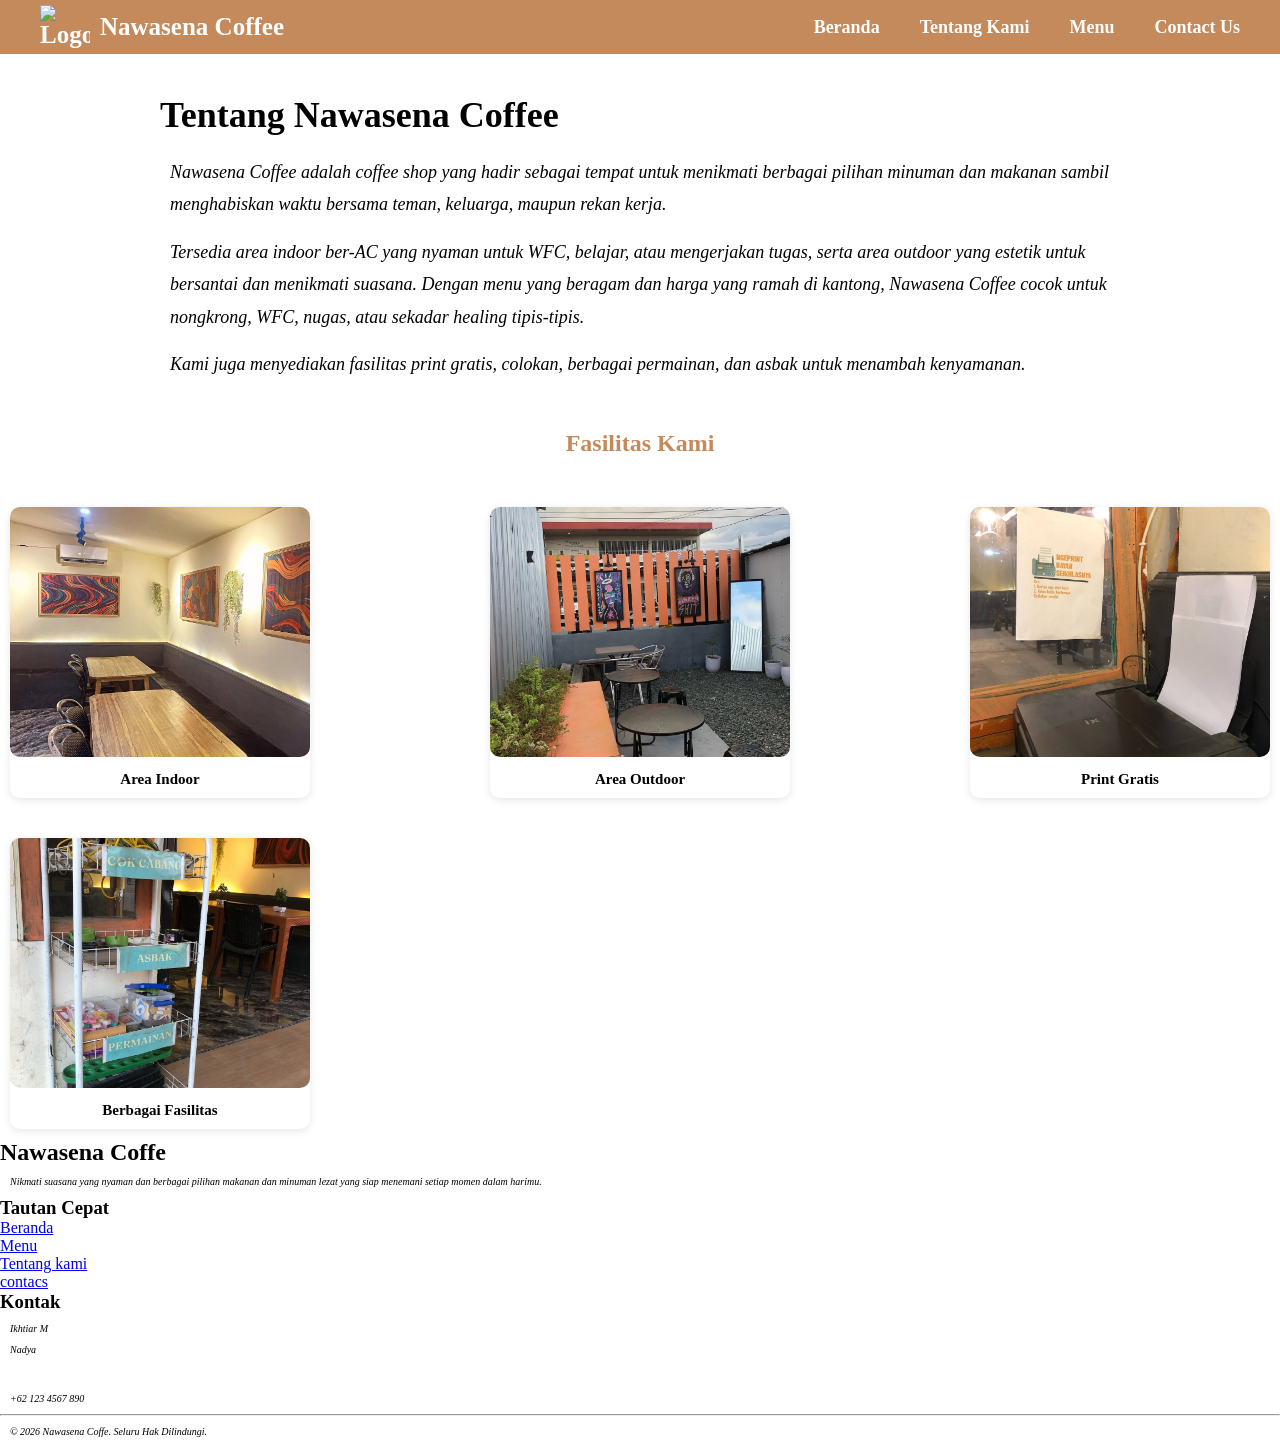
==== about.html @ 91f904d0 "Update about.html" ====
<!DOCTYPE html>
<html lang="en">
<head>
    <meta charset="UTF-8">
    <meta name="viewport" content="width=device-width, initial-scale=1.0">
    <title>Tentang Nawasena Coffee</title>
    <link rel="icon" href="logo.png">
    <link rel="stylesheet" href="style.css">
</head>
<body>
    <nav class="navbar"> 
        <div class="logo"><img src="logo.png" alt="Logo"/>Nawasena Coffee</div>
        <div class="container">
            <ul>
                <li><a href="index.html">Beranda</a></li>
                <li><a href="about.html">Tentang Kami</a></li>
                <li><a href="menu.html">Menu</a></li>
                <li><a href="contac.html">Contact Us</a></li>
            </ul>
        </div>
    </nav>

    <section id="about">
        <div class="tentang-kami">
            <h1>Tentang Nawasena Coffee</h1>
            <p>Nawasena Coffee adalah coffee shop yang hadir sebagai tempat untuk menikmati berbagai pilihan minuman dan makanan sambil menghabiskan waktu bersama teman, keluarga, maupun rekan kerja.</p> 
            <p>Tersedia area indoor ber-AC yang nyaman untuk WFC, belajar, atau mengerjakan tugas, serta area outdoor yang estetik untuk bersantai dan menikmati suasana. Dengan menu yang beragam dan harga yang ramah di kantong, Nawasena Coffee cocok untuk nongkrong, WFC, nugas, atau sekadar healing tipis-tipis.</p>
            <p>Kami juga menyediakan fasilitas print gratis, colokan, berbagai permainan, dan asbak untuk menambah kenyamanan.</p>
        </div>

        <h2 class="judul-about">Fasilitas Kami</h2>
        <div class="about-container">
            <figure>
                <img src="image\indoor.jpeg" alt="Area Indoor">
                <p>Area Indoor</p>
            </figure>

            <figure>
                <img src="image\outdoor.jpeg" alt="Area Outdoor">
                <p>Area Outdoor</p>
            </figure>

            <figure>
                <img src="image\print.jpeg" alt="Print Gratis">
                <p>Print Gratis</p>
            </figure>

            <figure>
                <img src="image\fasilitas.jpeg" alt="Fasilitas">
                <p>Berbagai Fasilitas</p>
            </figure>
        </div> 

    </section>

    <!-- footer -->
    <footer class="footer"> 
        <div class="diatur">
            <div class="Deskripsi">
            <h2>Nawasena Coffe</h2>
            <p>Nikmati suasana yang nyaman dan berbagai pilihan makanan dan minuman lezat yang siap menemani setiap momen dalam harimu.</p>
            </div>
            <div class="navigasi">
            <h3>Tautan Cepat</h3>
            <ul>
                <li><a href="index.html">Beranda</a></li>
                <li><a href="Menu.html">Menu</a></li>
                <li><a href="about.html">Tentang kami</a></li>
                <li><a href="contac.html">contacs</a></li>
            </ul>
            </div>
            <div class="Kontak">
                <h3>Kontak</h3>
                <p>Ikhtiar M</p>
                <p>Nadya</p>
                <br>
                <p>+62 123 4567 890</p>
            </div>
        </div>
        <hr>
        <p>&copy; 2026 Nawasena Coffe. Seluru Hak Dilindungi.</p>
    </footer>
</body>
</html>
---- style.css ----
/* navbar */
*{
    margin: 0;
    padding: 0;
    box-sizing: border-box;
}

.navbar{
    position: sticky;
    top: 0;
    left: 0;
    width: 100%;
    display: flex;
    justify-content: space-between;
    align-items: center;
    padding: 5px 40px;
    background-color: #c58a5c;
}

.logo{
    display: flex;
    align-items: center;
    gap: 10px;
    font-size:25px;
    font-weight: 600;
    color: #ffffff;
}

.logo img{
    width: 50px;
}

.container ul{
    display: flex;
    gap: 40px;
    list-style: none;
    align-items: center;
}

.container ul li a{
    text-decoration: none;
    color: #ffffff;
    font-size: 18px;
    font-weight: 600;
}

.container ul li a:hover{
    border-bottom: 2px solid #c58a5c;
}

/* Beranda */
#home{
    height: 100vh;

    background-image:
        linear-gradient(
            rgba(0,0,0,0.5),
            rgba(0,0,0,0.5)
        ),
        url("image\\background beranda.jpeg");

    background-size: cover;
    background-position: center;
    background-repeat: no-repeat;

    display: flex;
    justify-content: center;
    align-items: center;
}

.beranda{
    text-align: center;
    color: white;
    max-width: 800px;
    padding: 20px;
}

.beranda h1{
    font-size: 60px;
    font-weight: bold;
    margin-bottom: 20px;
    color: #c58a5c;
}

.beranda p{
    font-size: 25px;
    line-height: 1.6;
    margin-bottom: 30px;
}

.beranda a{
    display: inline-block;
    text-decoration: none;
    background-color: #c58a5c;
    color: white;
    padding: 15px 35px;
    border-radius: 8px;
    font-size: 18px;
    font-weight: bold;
    transition: 0.3s;
}

.beranda a:hover{
    background-color: #a86f44;
}


/* About */
.tentang-kami{
    max-width: 1000px;
    margin: 40px auto;
    padding: 0 20px;
}

.tentang-kami h1{
    text-align: left;
    margin-bottom: 20px;
    font-size: 36px;
}

.tentang-kami p{
    text-align: left;
    font-size: 18px;
    line-height: 1.8;
    margin-bottom: 15px;
}
.judul-about{
    text-align: center;
    margin: 50px 0 40px;
    color: #c58a5c;
}
.about-container{
    display: flex;
    gap: 20px;
    justify-content: space-between;
    flex-wrap: wrap;
}

.about-container figure{
    width: 300px;
    margin: 10px;
    border: 1px ;
    border-radius: 10px;
    box-shadow: 0 2px 8px rgba(0,0,0,0.1);
}

.about-container figure p{
    font-size: 15px;
    text-align: center;
    font-weight: bold;
    font-style: normal;
}


/* menu */
figure {
    width: 300px;
    margin: 10px;
    border: 1px ;
    border-radius: 10px;
    box-shadow: 0 2px 8px rgba(0,0,0,0.1);
    background-color: #ffffff;
}
figure img {
    width: 100%;
    height: 250px;
    border-radius: 10px;
    object-fit: cover;
}
.Harga {
    font-family: Arial, Helvetica, sans-serif;
    font-weight: bold;
    color: rgb(7, 255, 176);
    margin: 10px;
    font-size: 20px;
}
.Nama-menu {
    font-family: Arial, Helvetica, sans-serif;
    font-weight: bold;
    font-size: 20px;
    margin: 10px;
}
.Menu-Favorit {
    display: flex;
    gap: 50px;
}
p {
    font-style: italic;
    font-size: 10px;
    margin: 10px;
}
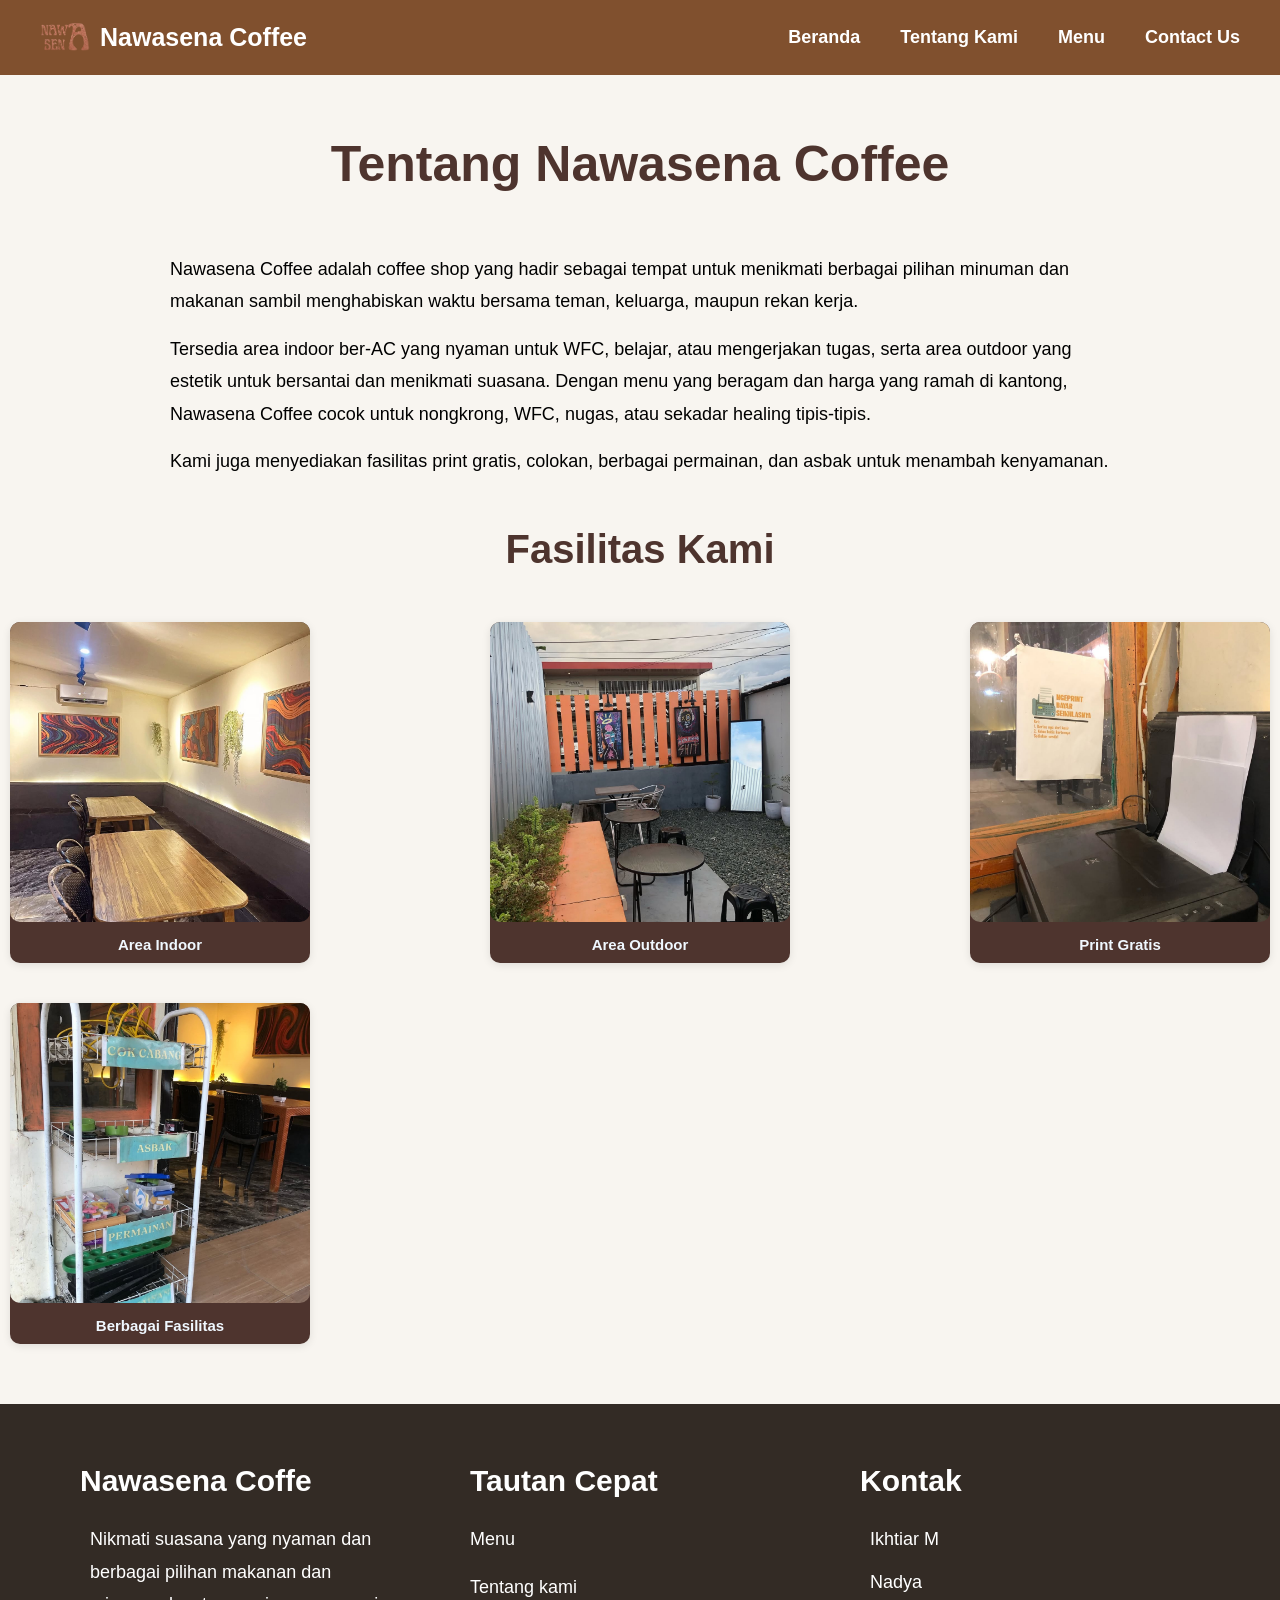
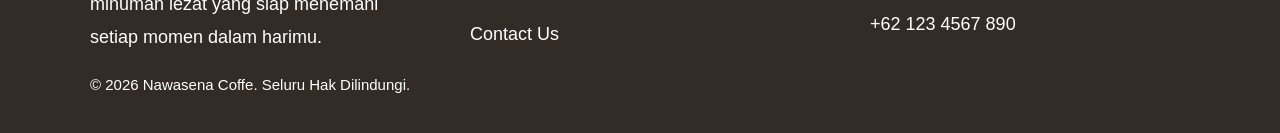
==== commit 6f6a2bbd: "update lagi" ====
--- a/about.html
+++ b/about.html
@@ -4,12 +4,12 @@
     <meta charset="UTF-8">
     <meta name="viewport" content="width=device-width, initial-scale=1.0">
     <title>Tentang Nawasena Coffee</title>
-    <link rel="icon" href="logo.png">
+    <link rel="icon" href="image\Logo.png">
     <link rel="stylesheet" href="style.css">
 </head>
 <body>
     <nav class="navbar"> 
-        <div class="logo"><img src="logo.png" alt="Logo"/>Nawasena Coffee</div>
+        <div class="logo"><img src="image\Logo.png" alt="Logo"/>Nawasena Coffee</div>
         <div class="container">
             <ul>
                 <li><a href="index.html">Beranda</a></li>
@@ -60,24 +60,23 @@
             <h2>Nawasena Coffe</h2>
             <p>Nikmati suasana yang nyaman dan berbagai pilihan makanan dan minuman lezat yang siap menemani setiap momen dalam harimu.</p>
             </div>
+
             <div class="navigasi">
             <h3>Tautan Cepat</h3>
             <ul>
-                <li><a href="index.html">Beranda</a></li>
                 <li><a href="Menu.html">Menu</a></li>
                 <li><a href="about.html">Tentang kami</a></li>
-                <li><a href="contac.html">contacs</a></li>
+                <li><a href="contac.html">Contact Us</a></li>
             </ul>
             </div>
+
             <div class="Kontak">
                 <h3>Kontak</h3>
                 <p>Ikhtiar M</p>
                 <p>Nadya</p>
-                <br>
                 <p>+62 123 4567 890</p>
             </div>
         </div>
-        <hr>
         <p>&copy; 2026 Nawasena Coffe. Seluru Hak Dilindungi.</p>
     </footer>
 </body>
--- a/style.css
+++ b/style.css
@@ -10,11 +10,13 @@
     top: 0;
     left: 0;
     width: 100%;
+    height: 75px;
     display: flex;
     justify-content: space-between;
     align-items: center;
     padding: 5px 40px;
-    background-color: #c58a5c;
+    background-color: rgb(128, 80, 46);
+    z-index: 999;
 }
 
 .logo{
@@ -69,17 +71,18 @@
 }
 
 .beranda{
-    text-align: center;
+    text-align: left;
     color: white;
     max-width: 800px;
     padding: 20px;
 }
 
 .beranda h1{
+    font-family: Arial, Helvetica, sans-serif;
     font-size: 60px;
-    font-weight: bold;
     margin-bottom: 20px;
-    color: #c58a5c;
+    color: #4e342e;
+    text-align: left;
 }
 
 .beranda p{
@@ -99,6 +102,12 @@
     font-weight: bold;
     transition: 0.3s;
 }
+.penjelasan {
+    margin: 50px;
+    text-align: center;
+    font-family: Arial, Helvetica, sans-serif;
+    font-size: 20px;
+}
 
 .beranda a:hover{
     background-color: #a86f44;
@@ -109,13 +118,15 @@
 .tentang-kami{
     max-width: 1000px;
     margin: 40px auto;
-    padding: 0 20px;
+    padding: 0 20px
 }
 
 .tentang-kami h1{
-    text-align: left;
-    margin-bottom: 20px;
-    font-size: 36px;
+    text-align: center;
+    margin-bottom: 60px;
+    font-size: 50px;
+    color:#4e342e;
+    margin-top: 60px;
 }
 
 .tentang-kami p{
@@ -127,13 +138,16 @@
 .judul-about{
     text-align: center;
     margin: 50px 0 40px;
-    color: #c58a5c;
+    color: #4e342e;
+    font-size: 40px;
 }
 .about-container{
     display: flex;
     gap: 20px;
     justify-content: space-between;
     flex-wrap: wrap;
+    margin-bottom: 50px;
+    margin-top: 40px;
 }
 
 .about-container figure{
@@ -151,26 +165,30 @@
     font-style: normal;
 }
 
-
 /* menu */
 figure {
-    width: 300px;
+    width: 350px;
     margin: 10px;
     border: 1px ;
     border-radius: 10px;
     box-shadow: 0 2px 8px rgba(0,0,0,0.1);
-    background-color: #ffffff;
+    background-color: #4e342e;
+    color: aliceblue;
+    transition: 0.3s;
+}
+figure:hover {
+    transform: translateY(-8px)
 }
 figure img {
     width: 100%;
-    height: 250px;
+    height: 300px;
     border-radius: 10px;
     object-fit: cover;
 }
 .Harga {
     font-family: Arial, Helvetica, sans-serif;
     font-weight: bold;
-    color: rgb(7, 255, 176);
+    color: rgb(255, 255, 255);
     margin: 10px;
     font-size: 20px;
 }
@@ -182,10 +200,212 @@
 }
 .Menu-Favorit {
     display: flex;
+    gap: 20px;
+    margin-bottom: 50px;
+}
+.Coffe {
+    display: flex;
+    gap: 20px;
+    margin-bottom: 50px;
+}
+#Pilihan {
+    width: 200px;
+    height: 50px;
+    margin: 10px;
+    background-color: #4e342e;
+    color: white;
+    font-family: Arial, Helvetica, sans-serif;
+    font-size: 20px;
+    text-align: center;
+    border-radius: 5px;
+    cursor: pointer;
+    margin-bottom: 20px;
+}
+.daftar-menu {
+    font-size: 50px;
+    text-align: center;
+    font-weight: bold;
+    color: #4e342e;
+    text-shadow: black;
+    margin-top: 60px;
+    margin-bottom: 50px;
+}
+.Makanan {
+    display: flex;
+    gap: 20px;
+    margin-bottom: 50px;
+}
+.Non-coffe {
+    display: flex;
+    gap: 20px;
+    margin-bottom: 50px;
+}
+p {
+    font-size: 15px;
+    margin: 10px;
+}
+i {
+    font-size: 15px;
+    margin: 10px;
+}
+
+/* footer */
+.footer {
+    background-color: rgb(51, 43, 37);
+    color: white;
+    padding: 60px 80px 30px;
+}
+
+.diatur {
+    display: flex;
+    justify-content: space-between;
+    flex-wrap: wrap;
     gap: 50px;
 }
-p {
-    font-style: italic;
-    font-size: 10px;
-    margin: 10px;
-}
+
+.diatur div {
+    flex: 1;
+    min-width: 250px;
+}
+
+.diatur h2,
+.diatur h3 {
+    margin-bottom: 25px;
+    font-size: 30px;
+}
+
+.diatur p,
+.diatur li {
+    font-size: 18px;
+    line-height: 1.8;
+}
+
+.footer ul {
+    list-style: none;
+    padding: 0;
+}
+
+.footer ul li {
+    margin-bottom: 15px;
+}
+
+.footer a {
+    color: white;
+    text-decoration: none;
+    transition: 0.3s;
+}
+
+.footer a:hover {
+    text-decoration: underline;
+}
+
+
+.footer hr {
+    border: none;
+    border-top: 1px solid rgba(255,255,255,0.2);
+    margin: 40px 0 30px;
+}
+
+.footer a:hover {
+    text-decoration: underline;
+}
+
+/* contac  */
+*{
+    margin: 0;
+    padding: 0;
+    box-sizing: border-box;
+}
+
+body{
+    font-family: Arial, Helvetica, sans-serif;
+    background-color: #f8f5f0;
+}
+
+/* Contact Section */
+.contact{
+    padding: 60px 10%;
+    text-align: center;
+    margin-bottom: 10px;
+    
+}
+
+.contact h1{
+    color: #4e342e;
+    font-size: 50px;
+    font-weight: bold;
+}
+
+.subtitle{
+    color: #666;
+    margin-bottom: 40px;
+}
+
+.contact-container{
+    display: grid;
+    grid-template-columns: repeat(auto-fit, minmax(250px,1fr));
+    gap: 25px;
+}
+
+.contac{
+    background-color: white;
+    padding: 30px;
+    border-radius: 15px;
+    box-shadow: 0 5px 15px rgba(0,0,0,0.1);
+    transition: 0.3s;
+    margin-top: 45px;
+    margin-bottom: 45px;
+}
+
+.contac:hover{
+    transform: translateY(-8px);
+}
+
+.contac h2{
+    color: #4e342e;
+    margin-bottom: 15px;
+}
+
+.contac p{
+    color: #555;
+    line-height: 1.8;
+}
+
+/* Sosial Media */
+.sosmed{
+    display: flex;
+    flex-direction: column;
+    gap: 10px;
+}
+
+.sosmed a{
+    text-decoration: none;
+    background-color: rgb(128, 80, 46);
+    color: white;
+    padding: 10px;
+    border-radius: 8px;
+    transition: 0.3s;
+}
+
+.sosmed a:hover{
+    background-color: #6d4c41;
+}
+
+/* Responsive */
+@media(max-width:768px){
+
+    .navbar{
+        flex-direction: column;
+        gap: 15px;
+    }
+
+    .navbar ul{
+        flex-wrap: wrap;
+        justify-content: center;
+    }
+
+    .contact h1{
+        font-size: 30px;
+    }
+}
+
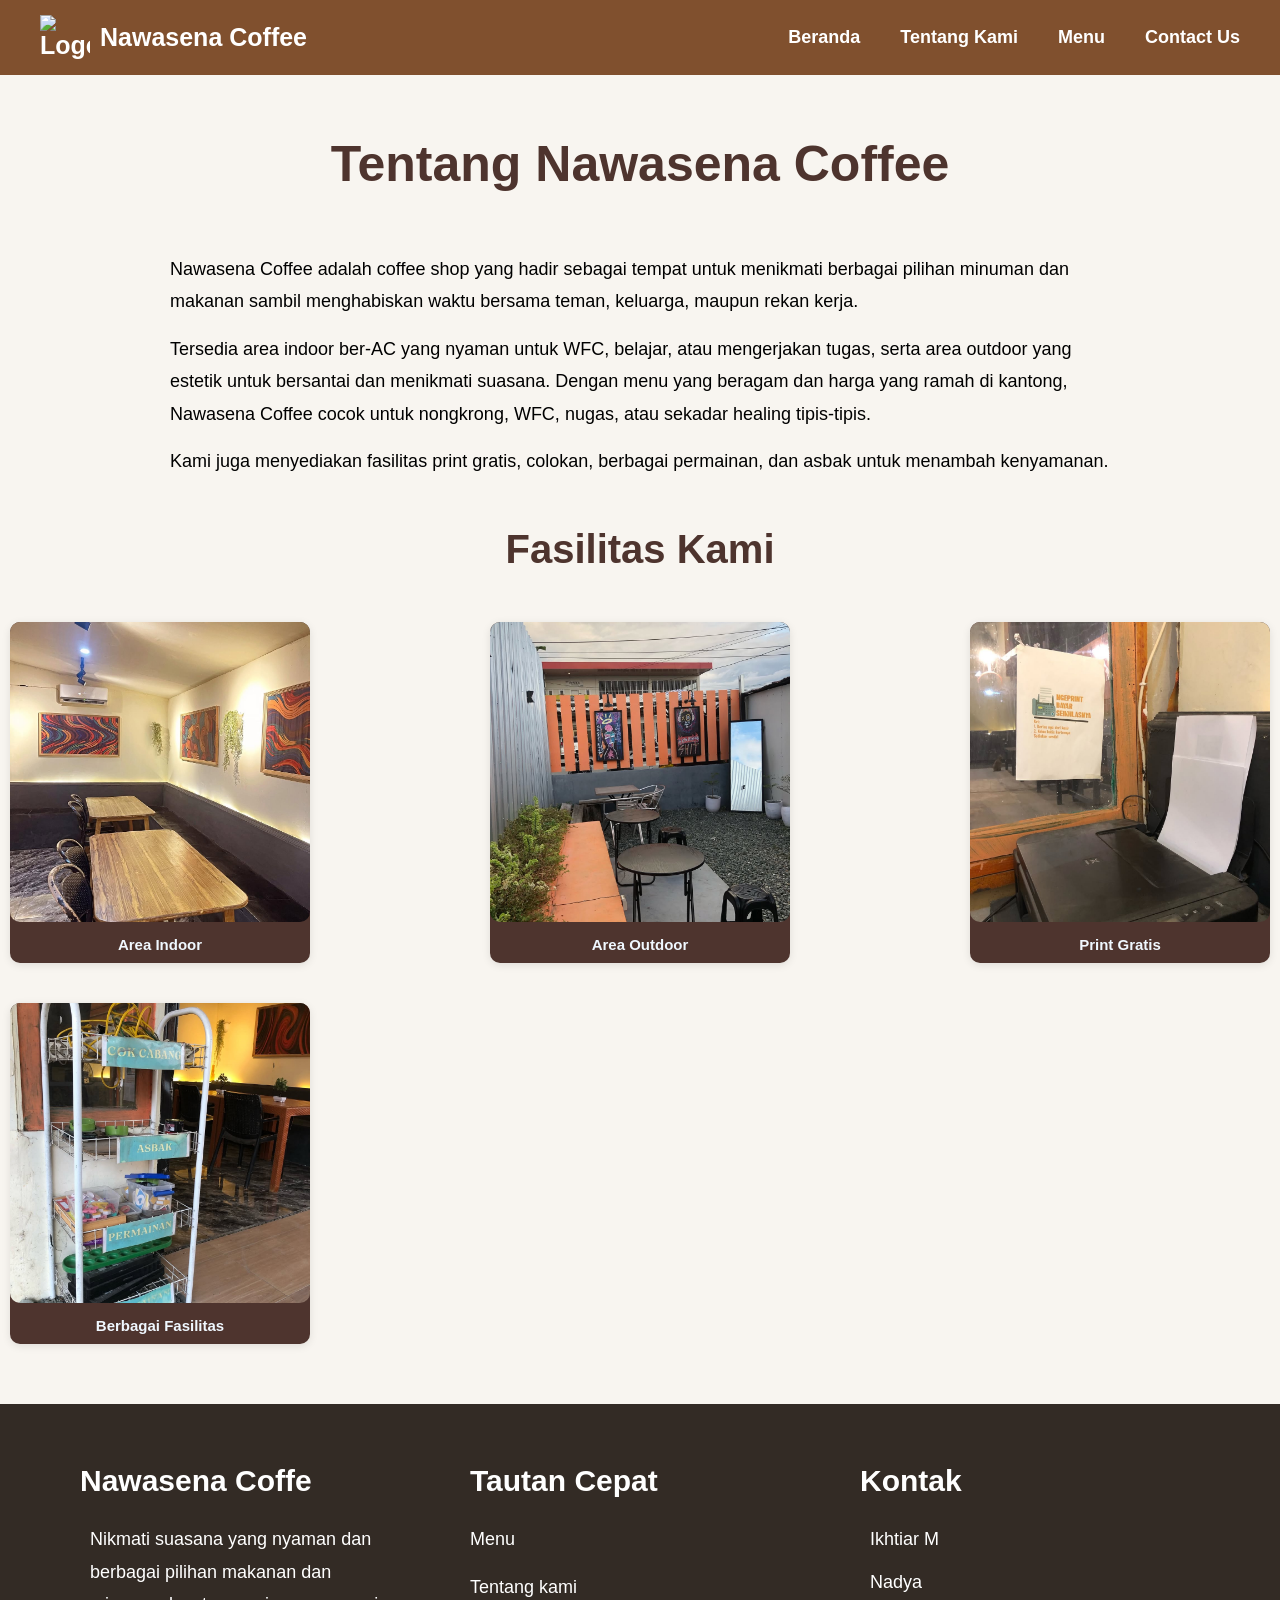
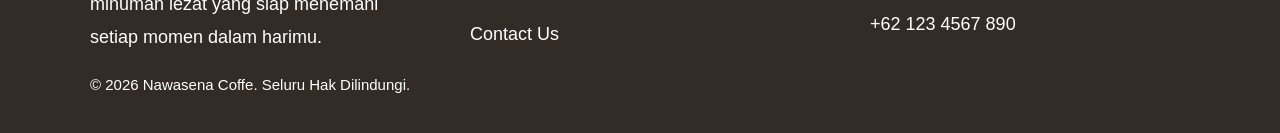
==== commit e633b410: "lagi lagi update" ====
--- a/about.html
+++ b/about.html
@@ -4,12 +4,12 @@
     <meta charset="UTF-8">
     <meta name="viewport" content="width=device-width, initial-scale=1.0">
     <title>Tentang Nawasena Coffee</title>
-    <link rel="icon" href="image\Logo.png">
+    <link rel="icon" href="image\icon.png">
     <link rel="stylesheet" href="style.css">
 </head>
 <body>
     <nav class="navbar"> 
-        <div class="logo"><img src="image\Logo.png" alt="Logo"/>Nawasena Coffee</div>
+        <div class="logo"><img src="image\logo.png" alt="Logo"/>Nawasena Coffee</div>
         <div class="container">
             <ul>
                 <li><a href="index.html">Beranda</a></li>
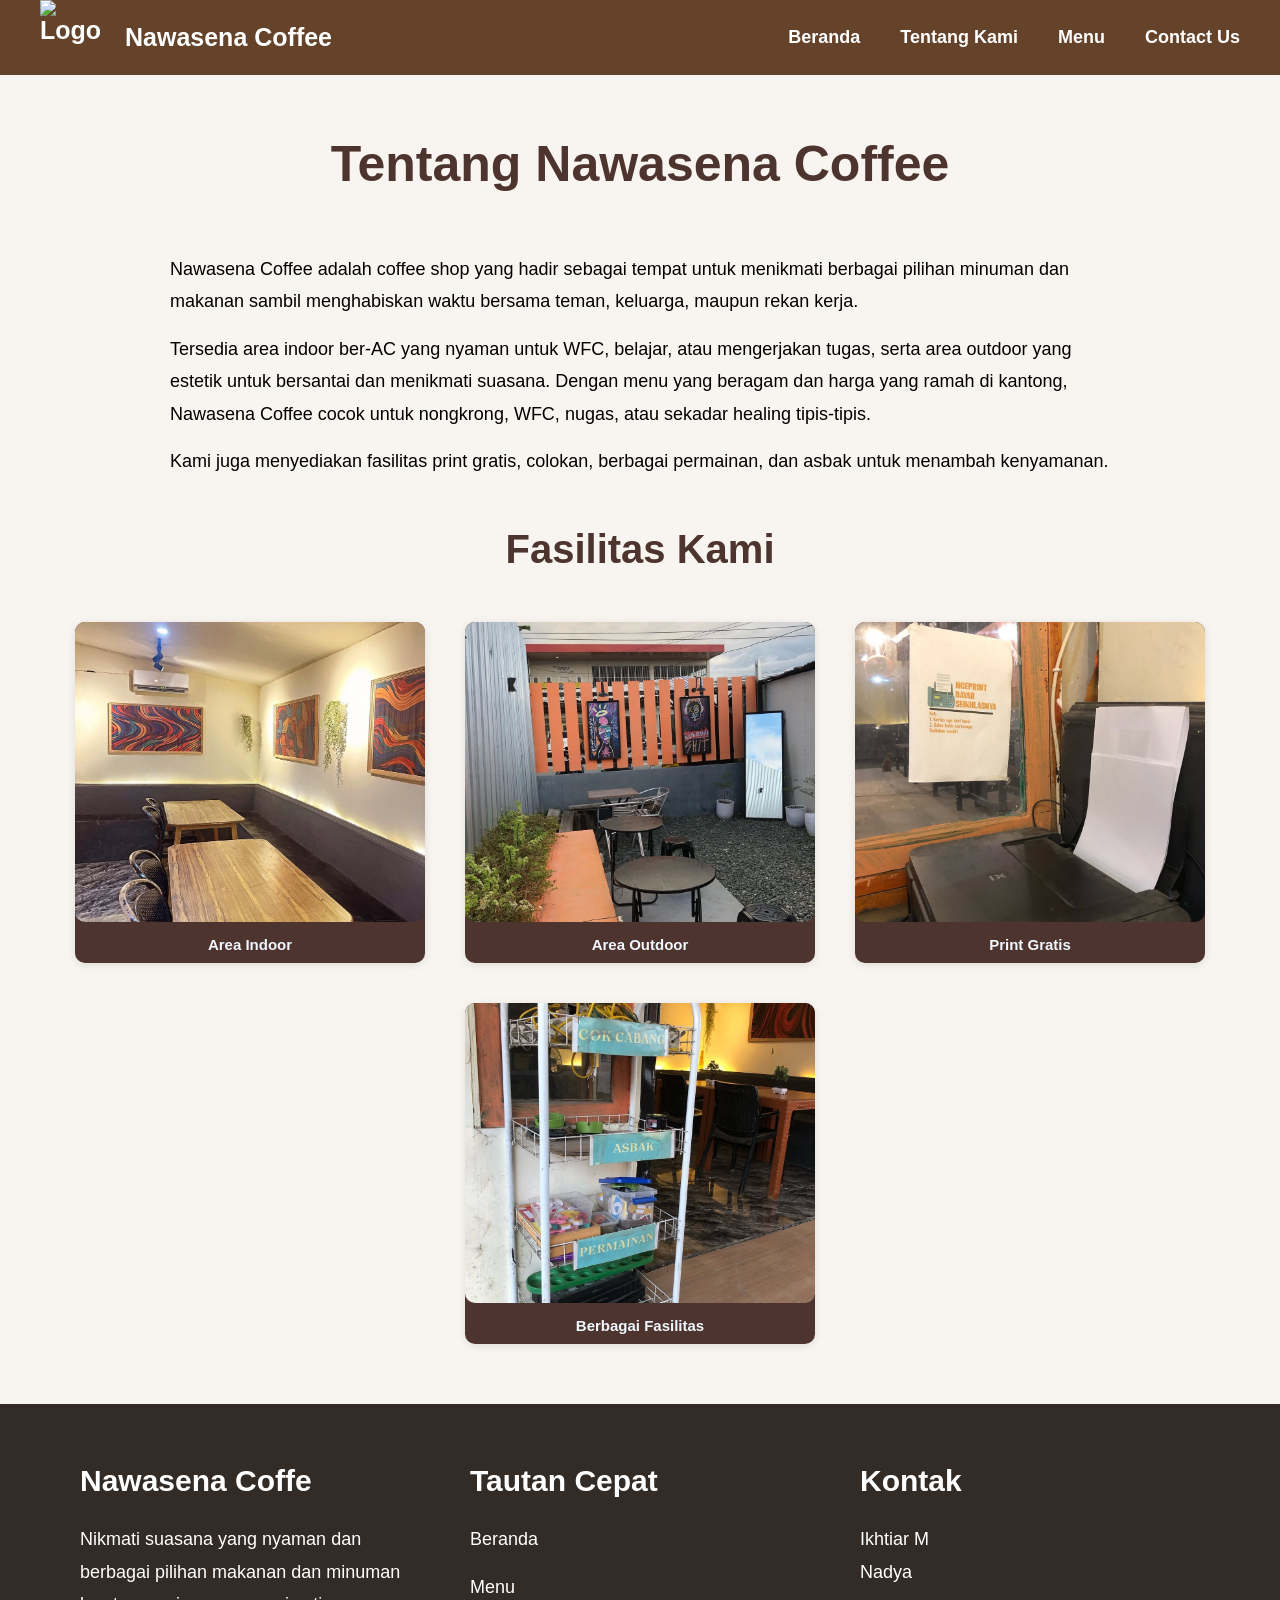
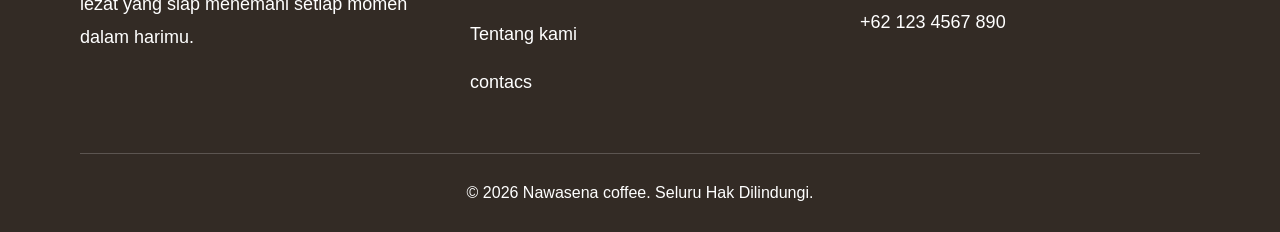
==== commit c7565220: "Update about.html" ====
--- a/about.html
+++ b/about.html
@@ -4,13 +4,16 @@
     <meta charset="UTF-8">
     <meta name="viewport" content="width=device-width, initial-scale=1.0">
     <title>Tentang Nawasena Coffee</title>
-    <link rel="icon" href="image\icon.png">
+    <link rel="icon" href="logo.png">
     <link rel="stylesheet" href="style.css">
 </head>
 <body>
-    <nav class="navbar"> 
-        <div class="logo"><img src="image\logo.png" alt="Logo"/>Nawasena Coffee</div>
-        <div class="container">
+    <!-- navbar  -->
+    <nav class="navbar">
+        <div class="logo"><img src="logo.png" alt="Logo">Nawasena Coffee</div>
+        <div class="menu-toggle" id="menu-toggle">☰</div>
+        <div class="container" id="menuhp">
+            <div class="close-menu" id="close-menu">✕</div>
             <ul>
                 <li><a href="index.html">Beranda</a></li>
                 <li><a href="about.html">Tentang Kami</a></li>
@@ -60,24 +63,27 @@
             <h2>Nawasena Coffe</h2>
             <p>Nikmati suasana yang nyaman dan berbagai pilihan makanan dan minuman lezat yang siap menemani setiap momen dalam harimu.</p>
             </div>
-
             <div class="navigasi">
             <h3>Tautan Cepat</h3>
             <ul>
+                <li><a href="index.html">Beranda</a></li>
                 <li><a href="Menu.html">Menu</a></li>
                 <li><a href="about.html">Tentang kami</a></li>
-                <li><a href="contac.html">Contact Us</a></li>
+                <li><a href="contac.html">contacs</a></li>
             </ul>
             </div>
-
             <div class="Kontak">
                 <h3>Kontak</h3>
                 <p>Ikhtiar M</p>
                 <p>Nadya</p>
+                <br>
                 <p>+62 123 4567 890</p>
             </div>
         </div>
-        <p>&copy; 2026 Nawasena Coffe. Seluru Hak Dilindungi.</p>
+        <hr>
+        <div class="copy">&copy; 2026 Nawasena coffee. Seluru Hak Dilindungi.</div>
     </footer>
+
+    <script src="script.js"></script>
 </body>
 </html>
--- a/style.css
+++ b/style.css
@@ -15,7 +15,7 @@
     justify-content: space-between;
     align-items: center;
     padding: 5px 40px;
-    background-color: rgb(128, 80, 46);
+    background-color: rgb(101, 67, 42);
     z-index: 999;
 }
 
@@ -26,10 +26,12 @@
     font-size:25px;
     font-weight: 600;
     color: #ffffff;
+    
 }
 
 .logo img{
-    width: 50px;
+    width: 75px;
+    height: 75px;
 }
 
 .container ul{
@@ -143,19 +145,22 @@
 }
 .about-container{
     display: flex;
+    flex-wrap: wrap;
+    justify-content: center;
     gap: 20px;
-    justify-content: space-between;
-    flex-wrap: wrap;
     margin-bottom: 50px;
-    margin-top: 40px;
 }
 
 .about-container figure{
-    width: 300px;
-    margin: 10px;
-    border: 1px ;
-    border-radius: 10px;
-    box-shadow: 0 2px 8px rgba(0,0,0,0.1);
+    width: 100%;
+    max-width: 350px;
+    flex: 1 1 300px;
+}
+
+.about-container figure img{
+    width: 100%;
+    height: 300px;
+    object-fit: cover;
 }
 
 .about-container figure p{
@@ -167,7 +172,9 @@
 
 /* menu */
 figure {
-    width: 350px;
+    width: 100%;
+    max-width: 350px;
+    flex: 1 1 300px; 
     margin: 10px;
     border: 1px ;
     border-radius: 10px;
@@ -185,6 +192,9 @@
     border-radius: 10px;
     object-fit: cover;
 }
+figure p {
+    margin: 10px;
+}
 .Harga {
     font-family: Arial, Helvetica, sans-serif;
     font-weight: bold;
@@ -202,11 +212,15 @@
     display: flex;
     gap: 20px;
     margin-bottom: 50px;
+    flex-wrap: wrap;
+    justify-content: center;
 }
 .Coffe {
     display: flex;
     gap: 20px;
     margin-bottom: 50px;
+    flex-wrap: wrap;
+    justify-content: center;
 }
 #Pilihan {
     width: 200px;
@@ -228,17 +242,21 @@
     color: #4e342e;
     text-shadow: black;
     margin-top: 60px;
-    margin-bottom: 50px;
+    margin-bottom: 15px;
 }
 .Makanan {
     display: flex;
     gap: 20px;
     margin-bottom: 50px;
+    flex-wrap: wrap;
+    justify-content: center;
 }
 .Non-coffe {
     display: flex;
     gap: 20px;
     margin-bottom: 50px;
+    flex-wrap: wrap;
+    justify-content: center;
 }
 p {
     font-size: 15px;
@@ -248,6 +266,17 @@
     font-size: 15px;
     margin: 10px;
 }
+.Kategori-menu[data-kategori="Favorit"] {
+    display: none;
+}
+.garis {
+    width: 100px;
+    height: 5px;
+    background-color: #d5b56e;
+    margin: 0 auto;
+    margin-bottom: 40px;
+}
+
 
 /* footer */
 .footer {
@@ -278,6 +307,7 @@
 .diatur li {
     font-size: 18px;
     line-height: 1.8;
+    margin: 0px;
 }
 
 .footer ul {
@@ -327,6 +357,8 @@
     padding: 60px 10%;
     text-align: center;
     margin-bottom: 10px;
+    cursor: pointer;
+    text-decoration: none;
     
 }
 
@@ -345,6 +377,7 @@
     display: grid;
     grid-template-columns: repeat(auto-fit, minmax(250px,1fr));
     gap: 25px;
+    text-decoration: none;
 }
 
 .contac{
@@ -355,6 +388,7 @@
     transition: 0.3s;
     margin-top: 45px;
     margin-bottom: 45px;
+    text-decoration: none;
 }
 
 .contac:hover{
@@ -370,6 +404,9 @@
     color: #555;
     line-height: 1.8;
 }
+.copy {
+    text-align: center;
+}
 
 /* Sosial Media */
 .sosmed{
@@ -391,21 +428,58 @@
     background-color: #6d4c41;
 }
 
-/* Responsive */
-@media(max-width:768px){
-
-    .navbar{
-        flex-direction: column;
-        gap: 15px;
-    }
-
-    .navbar ul{
-        flex-wrap: wrap;
-        justify-content: center;
-    }
-
-    .contact h1{
-        font-size: 30px;
-    }
-}
-
+/* untuk hp  */
+.menu-toggle,
+.close-menu{
+    display:none;
+}
+
+@media (max-width:768px){
+
+    .menu-toggle{
+        display:block;
+        color:white;
+        font-size:35px;
+        cursor:pointer;
+    }
+
+    .container{
+        position: fixed;
+        top: 0;
+        left: -100%;
+        width: 100%;
+        height: 100vh;
+        background: #f8f5f0;
+        transition: 0.4s;
+        z-index: 1000;
+    }
+
+    .container.active{
+        left: 0;
+    }
+
+    .close-menu{
+        display:block;
+        position:absolute;
+        top:20px;
+        right:30px;
+        font-size:40px;
+        color:#4e342e;
+        cursor:pointer;
+    }
+
+    .container ul{
+        height:100%;
+        display:flex;
+        flex-direction:column;
+        justify-content:center;
+        align-items:center;
+        gap:40px;
+    }
+
+    .container ul li a{
+        color:#4e342e;
+        font-size:28px;
+    }
+}
+
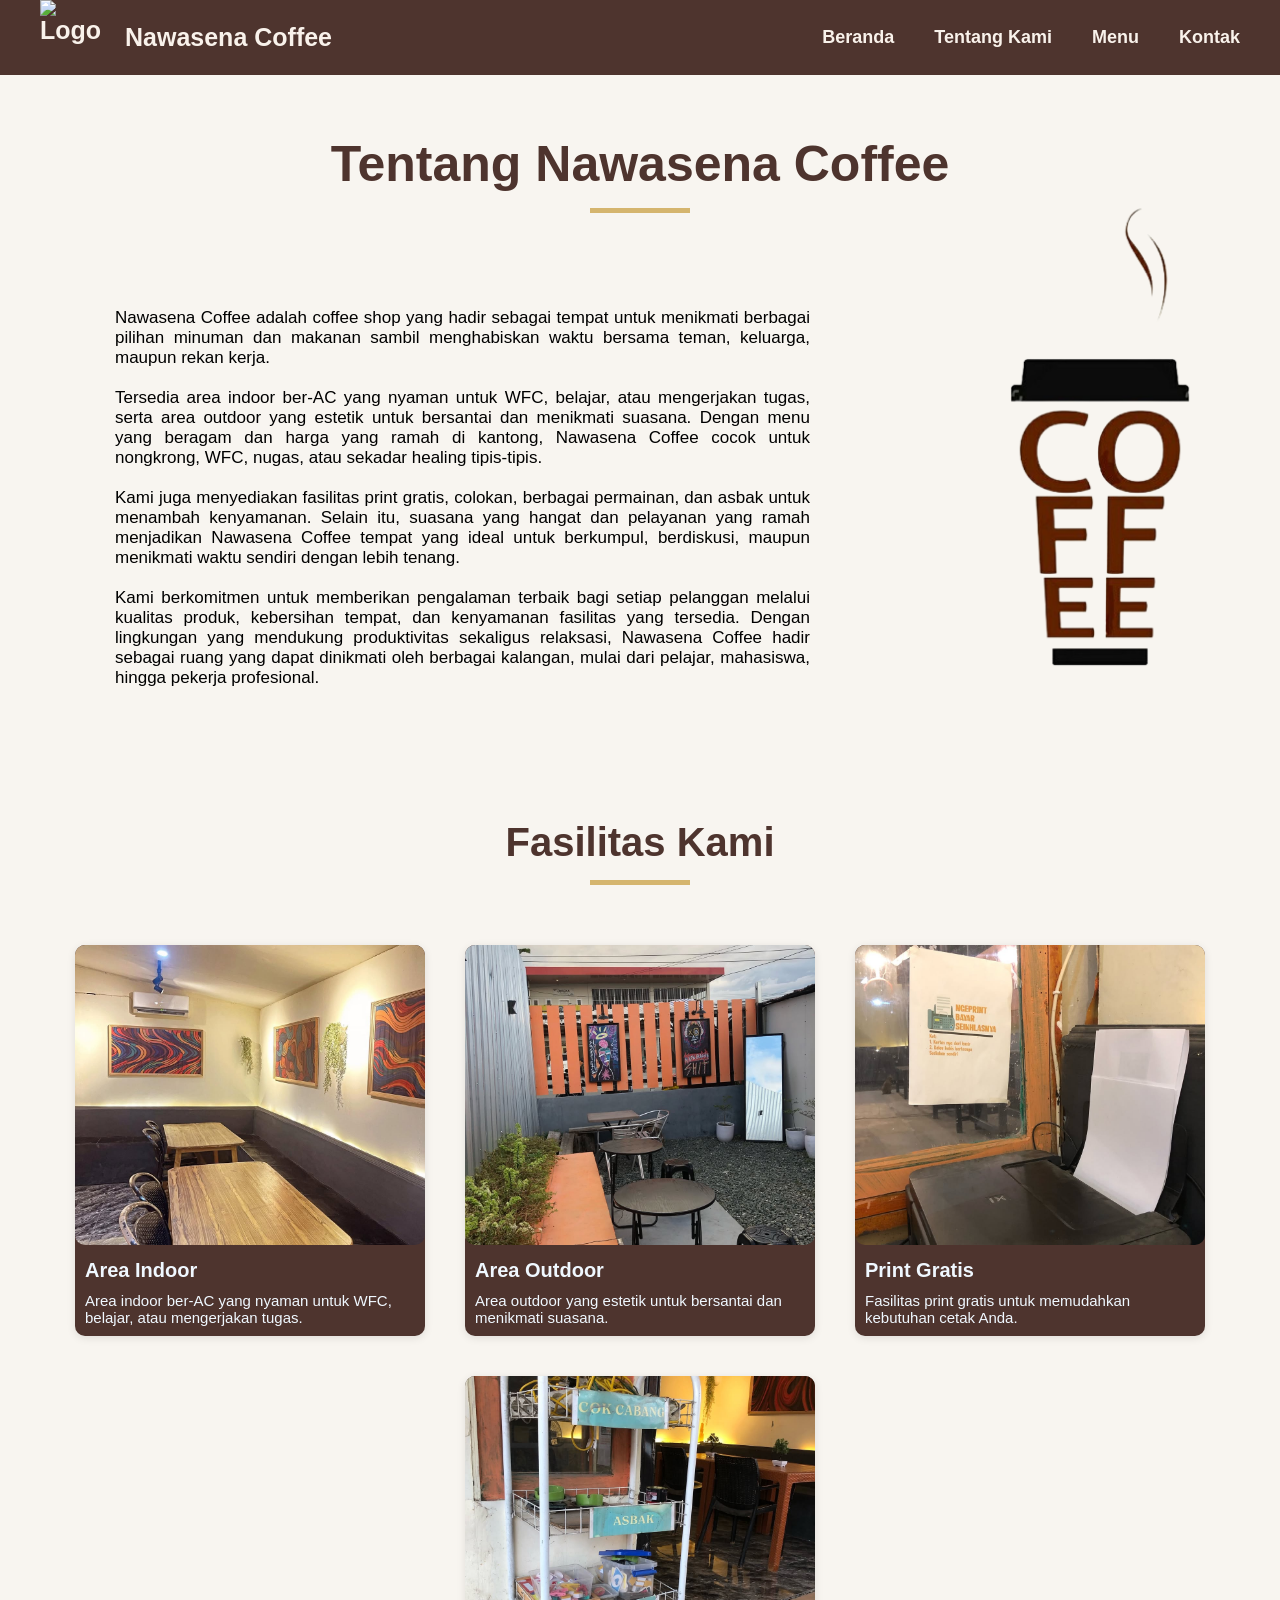
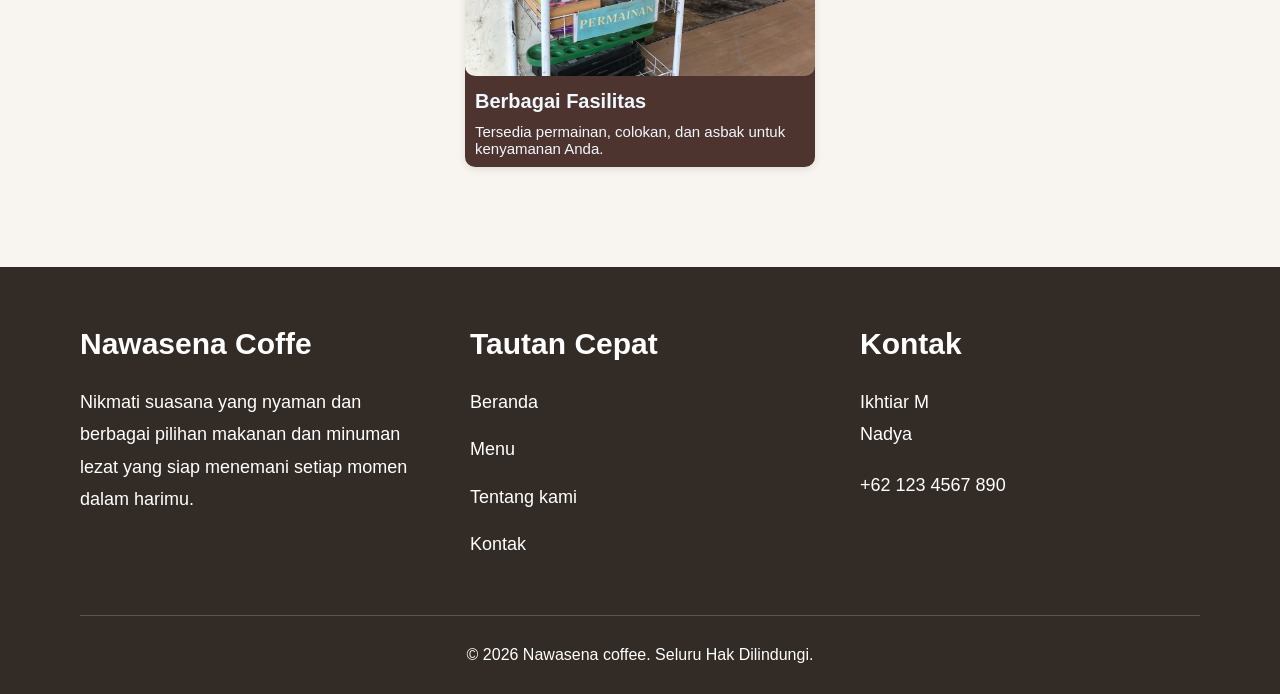
==== commit 827e4e5c: "update" ====
--- a/about.html
+++ b/about.html
@@ -10,7 +10,7 @@
 <body>
     <!-- navbar  -->
     <nav class="navbar">
-        <div class="logo"><img src="logo.png" alt="Logo">Nawasena Coffee</div>
+        <div class="logo"><img src="image\logo.png" alt="Logo">Nawasena Coffee</div>
         <div class="menu-toggle" id="menu-toggle">☰</div>
         <div class="container" id="menuhp">
             <div class="close-menu" id="close-menu">✕</div>
@@ -18,39 +18,58 @@
                 <li><a href="index.html">Beranda</a></li>
                 <li><a href="about.html">Tentang Kami</a></li>
                 <li><a href="menu.html">Menu</a></li>
-                <li><a href="contac.html">Contact Us</a></li>
+                <li><a href="contac.html">Kontak</a></li>
             </ul>
         </div>
     </nav>
 
     <section id="about">
         <div class="tentang-kami">
-            <h1>Tentang Nawasena Coffee</h1>
-            <p>Nawasena Coffee adalah coffee shop yang hadir sebagai tempat untuk menikmati berbagai pilihan minuman dan makanan sambil menghabiskan waktu bersama teman, keluarga, maupun rekan kerja.</p> 
+            <div class="tentang-kami">
+    <h1>Tentang Nawasena Coffee</h1>
+    <div class="garis"></div>
+
+    <div class="isi-tentang">
+        <div class="teks-tentang">
+            <p>Nawasena Coffee adalah coffee shop yang hadir sebagai tempat untuk menikmati berbagai pilihan minuman dan makanan sambil menghabiskan waktu bersama teman, keluarga, maupun rekan kerja.</p>
+
             <p>Tersedia area indoor ber-AC yang nyaman untuk WFC, belajar, atau mengerjakan tugas, serta area outdoor yang estetik untuk bersantai dan menikmati suasana. Dengan menu yang beragam dan harga yang ramah di kantong, Nawasena Coffee cocok untuk nongkrong, WFC, nugas, atau sekadar healing tipis-tipis.</p>
-            <p>Kami juga menyediakan fasilitas print gratis, colokan, berbagai permainan, dan asbak untuk menambah kenyamanan.</p>
+
+            <p>Kami juga menyediakan fasilitas print gratis, colokan, berbagai permainan, dan asbak untuk menambah kenyamanan. Selain itu, suasana yang hangat dan pelayanan yang ramah menjadikan Nawasena Coffee tempat yang ideal untuk berkumpul, berdiskusi, maupun menikmati waktu sendiri dengan lebih tenang.</p>
+
+            <p>Kami berkomitmen untuk memberikan pengalaman terbaik bagi setiap pelanggan melalui kualitas produk, kebersihan tempat, dan kenyamanan fasilitas yang tersedia. Dengan lingkungan yang mendukung produktivitas sekaligus relaksasi, Nawasena Coffee hadir sebagai ruang yang dapat dinikmati oleh berbagai kalangan, mulai dari pelajar, mahasiswa, hingga pekerja profesional.</p>
+        </div>
+
+        <img src="image/latar.png" alt="latar">
+    </div>
+</div>
         </div>
 
         <h2 class="judul-about">Fasilitas Kami</h2>
+        <div class="garis"></div>
         <div class="about-container">
             <figure>
                 <img src="image\indoor.jpeg" alt="Area Indoor">
                 <p>Area Indoor</p>
+                <div class="penjelasan">Area indoor ber-AC yang nyaman untuk WFC, belajar, atau mengerjakan tugas.</div>
             </figure>
 
             <figure>
                 <img src="image\outdoor.jpeg" alt="Area Outdoor">
                 <p>Area Outdoor</p>
+                <div class="penjelasan">Area outdoor yang estetik untuk bersantai dan menikmati suasana.</div>   
             </figure>
 
             <figure>
                 <img src="image\print.jpeg" alt="Print Gratis">
                 <p>Print Gratis</p>
+                <div class="penjelasan">Fasilitas print gratis untuk memudahkan kebutuhan cetak Anda.</div>
             </figure>
 
             <figure>
                 <img src="image\fasilitas.jpeg" alt="Fasilitas">
                 <p>Berbagai Fasilitas</p>
+                <div class="penjelasan">Tersedia permainan, colokan, dan asbak untuk kenyamanan Anda.</div>
             </figure>
         </div> 
 
@@ -69,7 +88,7 @@
                 <li><a href="index.html">Beranda</a></li>
                 <li><a href="Menu.html">Menu</a></li>
                 <li><a href="about.html">Tentang kami</a></li>
-                <li><a href="contac.html">contacs</a></li>
+                <li><a href="contac.html">Kontak</a></li>
             </ul>
             </div>
             <div class="Kontak">
--- a/style.css
+++ b/style.css
@@ -15,7 +15,7 @@
     justify-content: space-between;
     align-items: center;
     padding: 5px 40px;
-    background-color: rgb(101, 67, 42);
+    background-color:#4e342e;
     z-index: 999;
 }
 
@@ -25,7 +25,7 @@
     gap: 10px;
     font-size:25px;
     font-weight: 600;
-    color: #ffffff;
+    color: #F9F2EB;
     
 }
 
@@ -43,7 +43,7 @@
 
 .container ul li a{
     text-decoration: none;
-    color: #ffffff;
+    color: #F9F2EB;
     font-size: 18px;
     font-weight: 600;
 }
@@ -56,12 +56,7 @@
 #home{
     height: 100vh;
 
-    background-image:
-        linear-gradient(
-            rgba(0,0,0,0.5),
-            rgba(0,0,0,0.5)
-        ),
-        url("image\\background beranda.jpeg");
+    background-image:url("image\\background.jpeg");
 
     background-size: cover;
     background-position: center;
@@ -73,7 +68,7 @@
 }
 
 .beranda{
-    text-align: left;
+    text-align: center;
     color: white;
     max-width: 800px;
     padding: 20px;
@@ -83,8 +78,8 @@
     font-family: Arial, Helvetica, sans-serif;
     font-size: 60px;
     margin-bottom: 20px;
-    color: #4e342e;
-    text-align: left;
+    color: #ffffff;
+    text-align: center;
 }
 
 .beranda p{
@@ -104,11 +99,12 @@
     font-weight: bold;
     transition: 0.3s;
 }
-.penjelasan {
-    margin: 50px;
+.keterangan {
+    margin-top: 20px;
     text-align: center;
     font-family: Arial, Helvetica, sans-serif;
     font-size: 20px;
+    margin-bottom : 30px;
 }
 
 .beranda a:hover{
@@ -120,26 +116,50 @@
 .tentang-kami{
     max-width: 1000px;
     margin: 40px auto;
-    padding: 0 20px
+    padding: 0 20px;
 }
 
 .tentang-kami h1{
     text-align: center;
-    margin-bottom: 60px;
+    margin-bottom: 15px;
     font-size: 50px;
     color:#4e342e;
     margin-top: 60px;
 }
 
-.tentang-kami p{
-    text-align: left;
-    font-size: 18px;
-    line-height: 1.8;
-    margin-bottom: 15px;
-}
+.isi-tentang{
+    display: flex;
+    justify-content: space-between;
+    align-items: flex-start;
+    gap: 80px;
+}
+
+.teks-tentang{
+    flex: 1;
+    
+    margin-top: 50px;
+}
+
+.teks-tentang p{
+    margin-top: 20px;
+    margin-bottom: 15px;
+    text-align: justify;
+    margin-left: -65px;
+    font-family: Arial, Helvetica, sans-serif;
+    font-size: 17px;
+}
+
+.isi-tentang img{
+    width: 400px;
+    height: auto;
+    margin-top: -80px; 
+    margin-right: -200px;
+}
+
 .judul-about{
     text-align: center;
-    margin: 50px 0 40px;
+    margin-top: 50px;
+    margin-bottom: 15px;
     color: #4e342e;
     font-size: 40px;
 }
@@ -148,7 +168,8 @@
     flex-wrap: wrap;
     justify-content: center;
     gap: 20px;
-    margin-bottom: 50px;
+    margin-bottom: 90px;
+    margin-top: 50px;
 }
 
 .about-container figure{
@@ -164,10 +185,18 @@
 }
 
 .about-container figure p{
-    font-size: 15px;
-    text-align: center;
+    font-family: Arial, Helvetica, sans-serif;
+    font-size: 20px;
+    text-align: left;
     font-weight: bold;
     font-style: normal;
+}
+
+.penjelasan {
+    font-family: Arial, Helvetica, sans-serif;
+    font-size: 15px;
+    text-align: left;
+    margin: 10px;
 }
 
 /* menu */
@@ -233,6 +262,7 @@
     text-align: center;
     border-radius: 5px;
     cursor: pointer;
+    margin-top: 70px;
     margin-bottom: 20px;
 }
 .daftar-menu {
@@ -274,7 +304,7 @@
     height: 5px;
     background-color: #d5b56e;
     margin: 0 auto;
-    margin-bottom: 40px;
+    margin-bottom: 25px;
 }
 
 
@@ -358,19 +388,26 @@
     text-align: center;
     margin-bottom: 10px;
     cursor: pointer;
-    text-decoration: none;
-    
+    text-decoration: none; 
+    min-height: calc(100vh - 90px);
+    box-sizing: border-box;  
+}
+#contact {
+    background-size: cover;
 }
 
 .contact h1{
     color: #4e342e;
     font-size: 50px;
     font-weight: bold;
+    margin-bottom: 15px;
 }
 
 .subtitle{
     color: #666;
+    font-size: 20px;
     margin-bottom: 40px;
+    margin-top: 30px;
 }
 
 .contact-container{
@@ -386,9 +423,14 @@
     border-radius: 15px;
     box-shadow: 0 5px 15px rgba(0,0,0,0.1);
     transition: 0.3s;
-    margin-top: 45px;
-    margin-bottom: 45px;
-    text-decoration: none;
+    margin-top: 60px;
+    margin-bottom: 30px;
+    text-decoration: none;
+}
+
+.contac a {
+    text-decoration: none;
+    color: inherit;
 }
 
 .contac:hover{
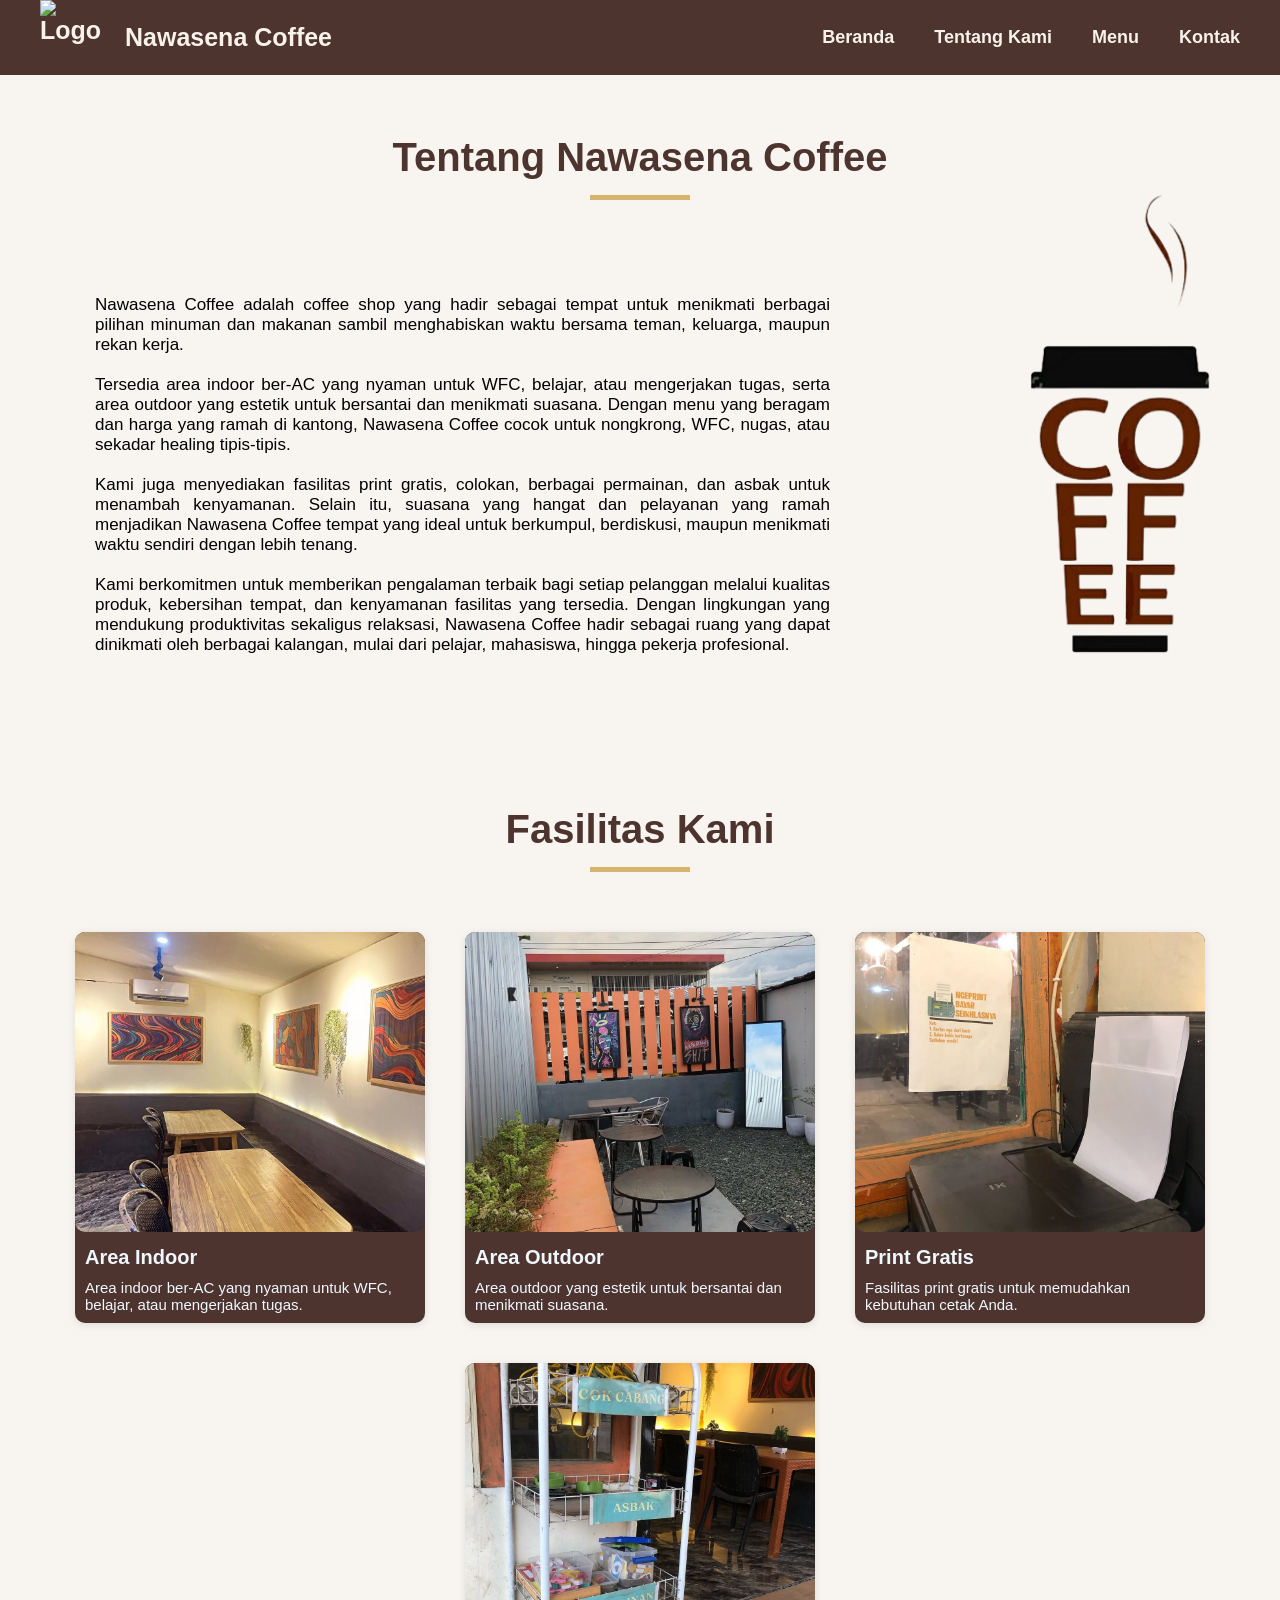
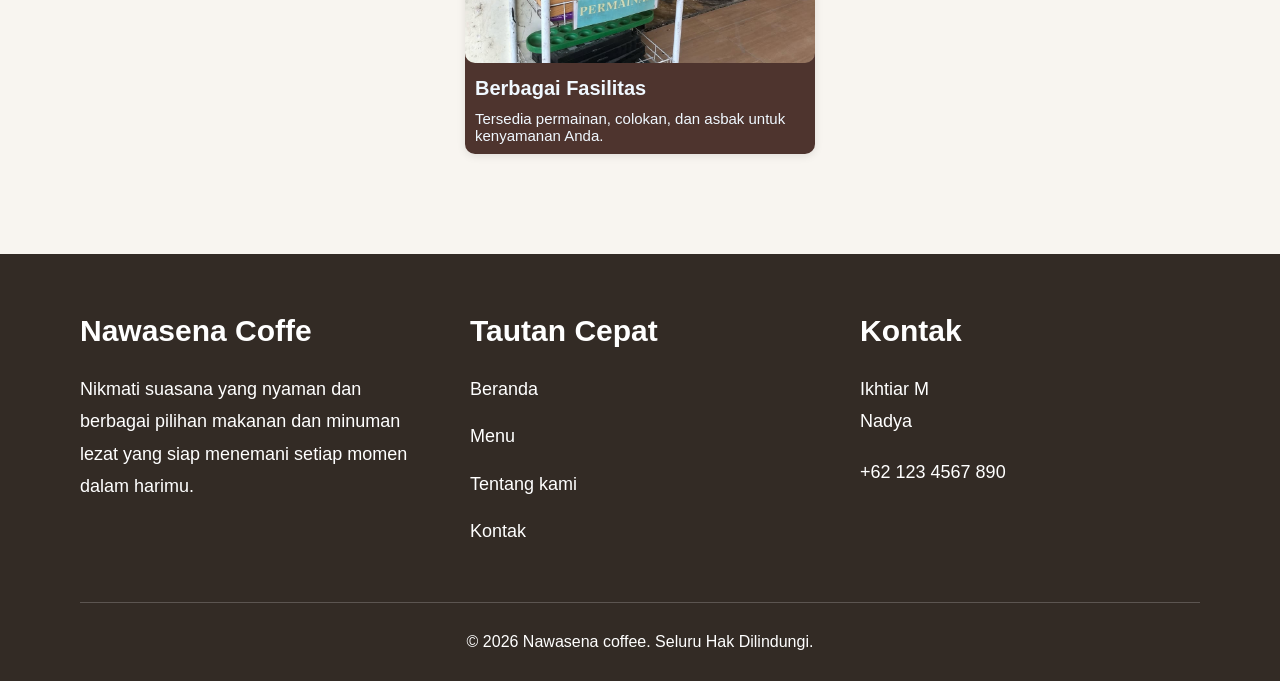
==== commit bf4ae8ce: "Update" ====
--- a/about.html
+++ b/about.html
@@ -25,7 +25,7 @@
 
     <section id="about">
         <div class="tentang-kami">
-            <div class="tentang-kami">
+            
     <h1>Tentang Nawasena Coffee</h1>
     <div class="garis"></div>
 
--- a/style.css
+++ b/style.css
@@ -122,7 +122,7 @@
 .tentang-kami h1{
     text-align: center;
     margin-bottom: 15px;
-    font-size: 50px;
+    font-size: 40px;
     color:#4e342e;
     margin-top: 60px;
 }
@@ -136,7 +136,6 @@
 
 .teks-tentang{
     flex: 1;
-    
     margin-top: 50px;
 }
 
@@ -163,6 +162,7 @@
     color: #4e342e;
     font-size: 40px;
 }
+
 .about-container{
     display: flex;
     flex-wrap: wrap;
@@ -266,7 +266,7 @@
     margin-bottom: 20px;
 }
 .daftar-menu {
-    font-size: 50px;
+    font-size: 40px;
     text-align: center;
     font-weight: bold;
     color: #4e342e;
@@ -398,7 +398,7 @@
 
 .contact h1{
     color: #4e342e;
-    font-size: 50px;
+    font-size: 40px;
     font-weight: bold;
     margin-bottom: 15px;
 }
@@ -480,9 +480,24 @@
 
     .menu-toggle{
         display:block;
-        color:white;
-        font-size:35px;
+        color: #F9F2EB;
+        font-size: 30px;
         cursor:pointer;
+    }
+
+    .logo{
+    display: flex;
+    align-items: center;
+    gap: 10px;
+    font-size:20px;
+    font-weight: 600;
+    color: #F9F2EB;
+    
+    }
+
+    .logo img{
+        width: 50px;
+        height: 50px;
     }
 
     .container{
@@ -505,7 +520,7 @@
         position:absolute;
         top:20px;
         right:30px;
-        font-size:40px;
+        font-size:30px;
         color:#4e342e;
         cursor:pointer;
     }
@@ -521,7 +536,62 @@
 
     .container ul li a{
         color:#4e342e;
-        font-size:28px;
-    }
-}
-
+        font-size:20px;
+    }
+
+    .isi-tentang{
+        flex-direction: column-reverse;
+    }
+
+    .teks-tentang p{
+        margin-left: 10px;
+    }
+
+    .isi-tentang img{
+        margin: 0;
+        margin-left: 85px;
+        width: 200px;
+        margin-bottom: -150px;
+    }
+
+    .contact h1, .tentang-kami h1, .judul-about, .daftar-menu, {
+        font-size: 30px;
+    }
+
+    .beranda h1 {
+        font-size: 40px;
+    }
+    .beranda p {
+        font-size: 20px;
+    }
+
+    .garis {
+    width: 75px;
+    height: 4px;
+    }
+
+    .keterangan , .subtitle {
+        font-size: 18px;
+    }
+
+    .diatur h2, .diatur h3 {
+        font-size: 20px;
+    }
+
+    .diatur p, .diatur li, .copy {
+        font-size: 16px;
+    }
+
+    .contac h2 {
+        font-size: 20px;
+    }
+    #Pilihan {
+        width: 120px;
+        height: 35px;
+        font-size: 14px;
+    }
+
+    
+
+}
+
